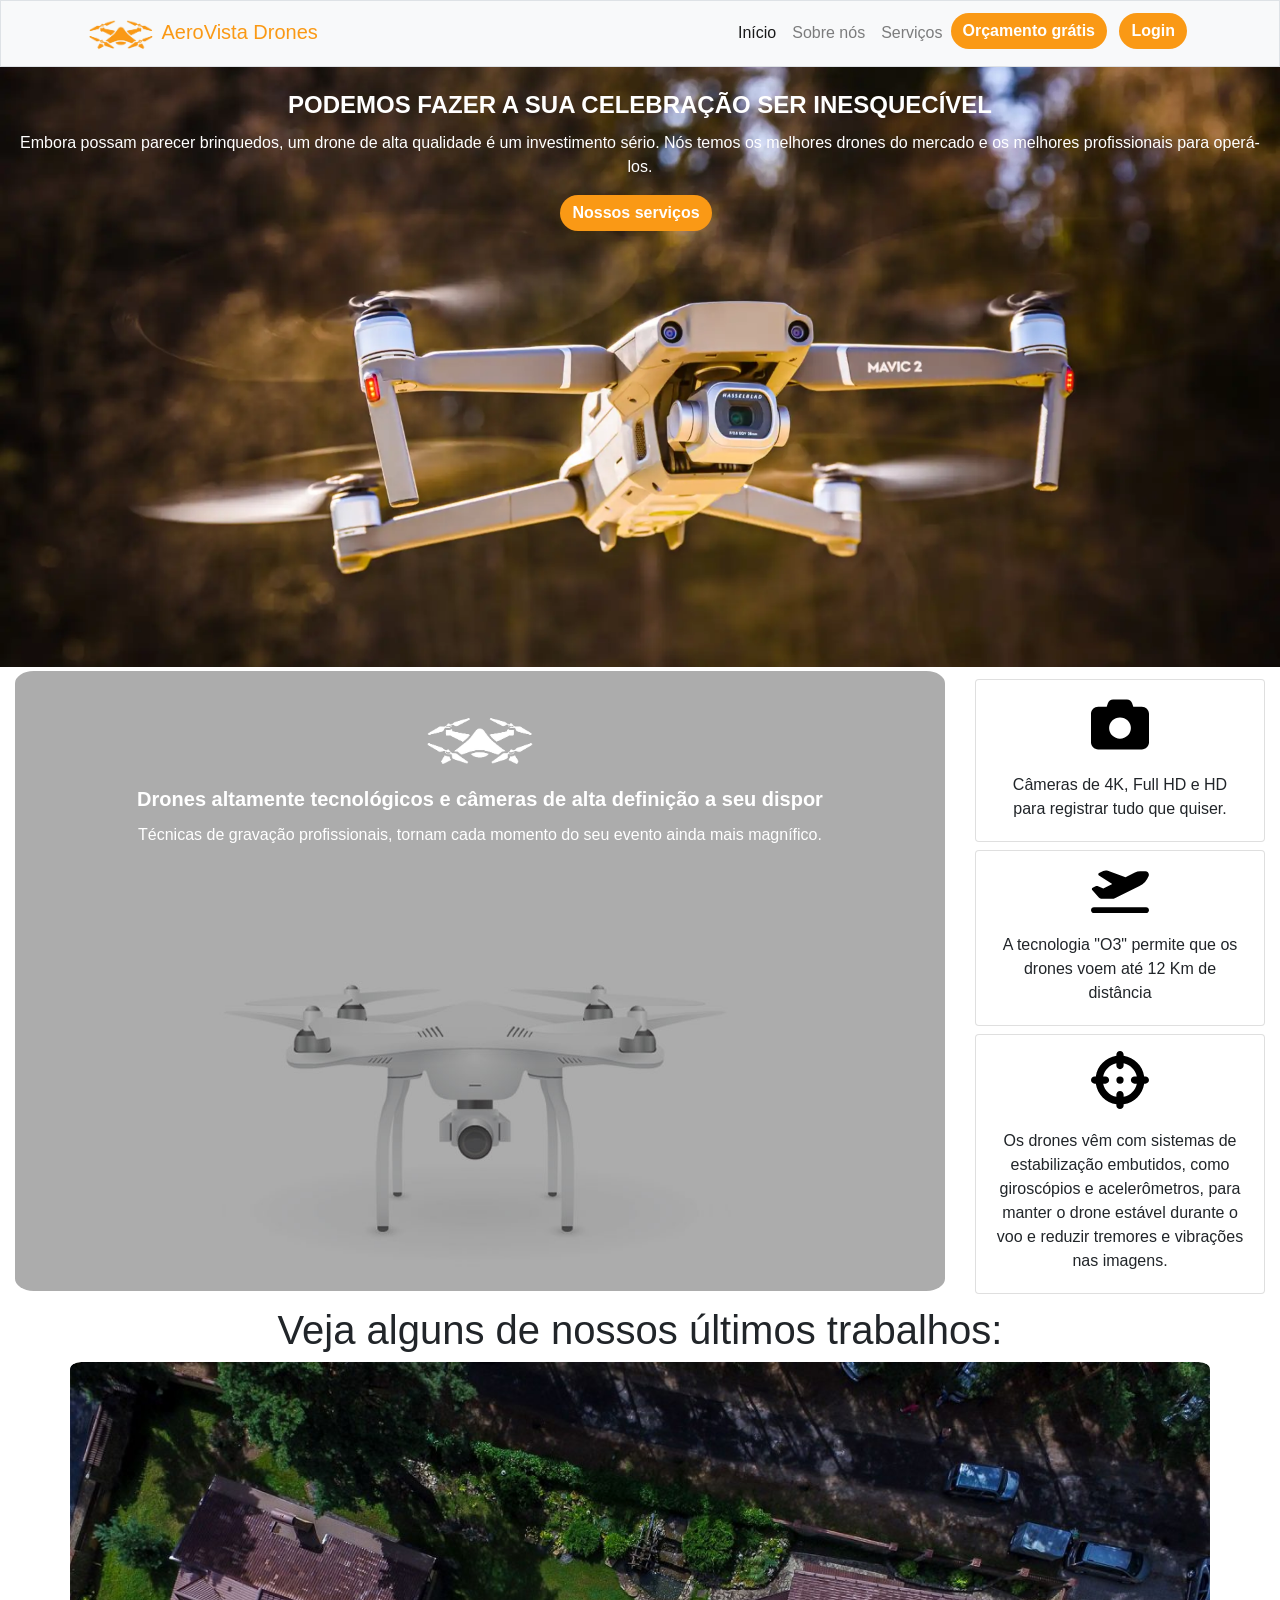
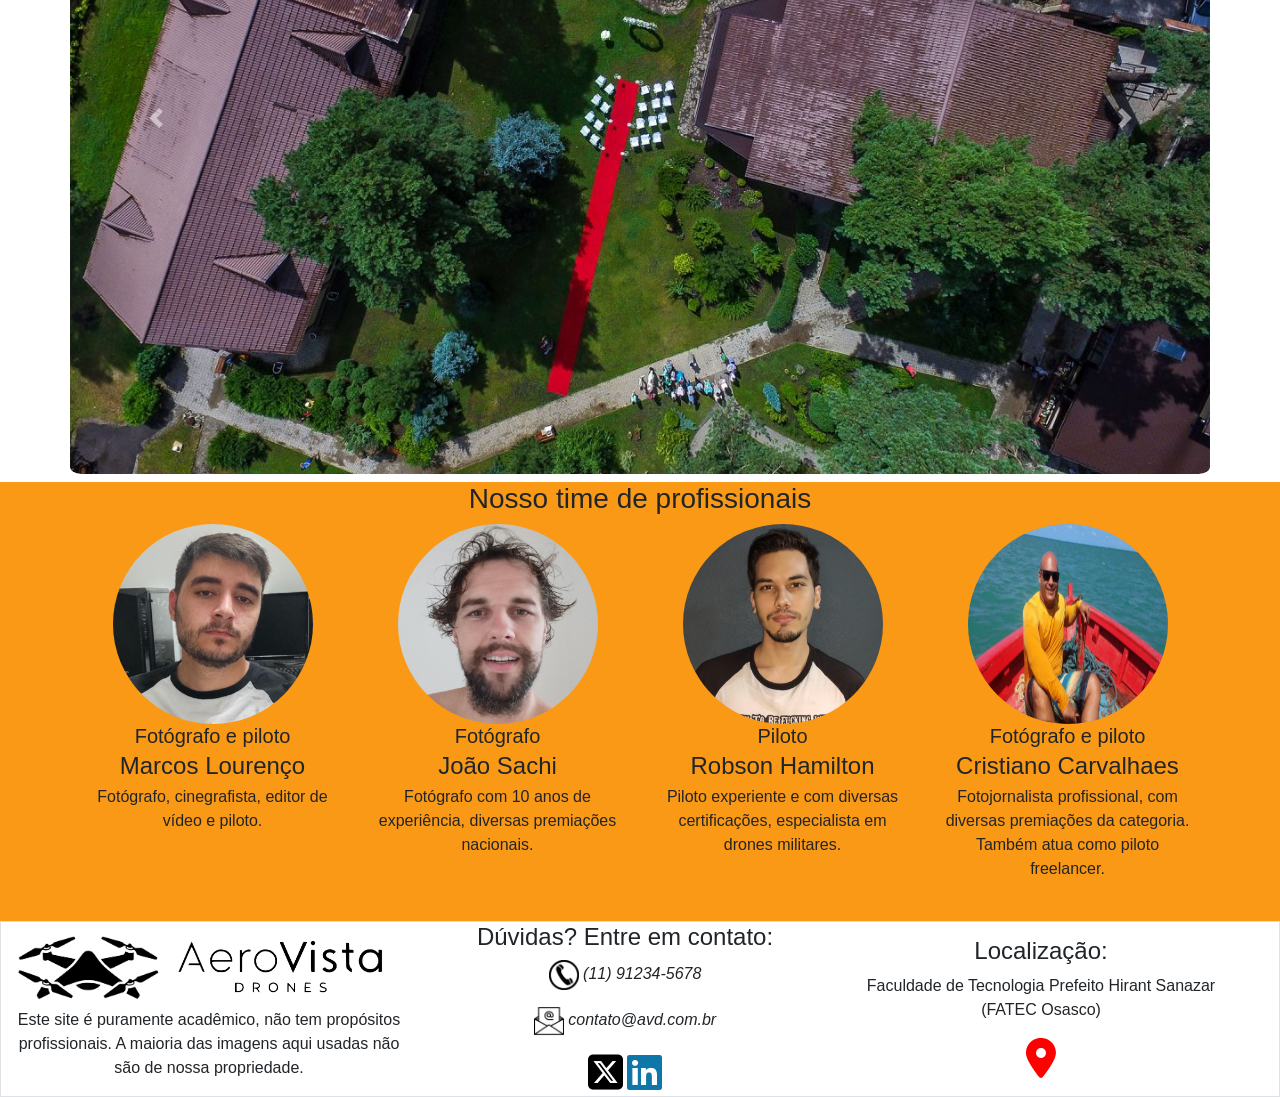
==== index.html @ 259eccdd "first commit" ====
<!DOCTYPE html>
<html lang="pt-br">
<head>
  <meta charset="utf-8">
  <meta name="viewport" content="width=device-width, initial-scale=1, shrink-to-fit=no">
  <title>AeroVista Drones - Início</title>
  <!-- Bootstrap CSS -->
  <link rel="stylesheet" href="https://stackpath.bootstrapcdn.com/bootstrap/4.1.3/css/bootstrap.min.css" integrity="sha384-MCw98/SFnGE8fJT3GXwEOngsV7Zt27NXFoaoApmYm81iuXoPkFOJwJ8ERdknLPMO" crossorigin="anonymous">
</head>
<body>
  <header>
    <!-- Menu com bootstrap -->
    <nav class="navbar navbar-expand-lg navbar-light bg-light border">
      <div class="container">
        <a class="navbar-brand" style="color: #FA9915;">
          <img src="/imagens/Logolrj.png" class="img-fluid" width="72px" alt="Logo">
          AeroVista Drones
        </a>
        <button class="navbar-toggler" type="button" data-toggle="collapse" data-target="#conteudoNavbarSuportado" aria-controls="conteudoNavbarSuportado" aria-expanded="false" aria-label="Alterna navegação">
          <span class="navbar-toggler-icon"></span>
        </button>
        <div class="collapse navbar-collapse" id="conteudoNavbarSuportado">
          <ul class="navbar-nav ml-auto">
            <li class="nav-item active">
              <a class="nav-link" href="/">Início</a>
            </li>
            <li class="nav-item">
              <a class="nav-link" href="/sobre.html">Sobre nós</a>
            </li>
            <li class="nav-item">
              <a class="nav-link" href="/servicos.html">Serviços</a>
            </li>
            <li class="nav-item">
                <a class="btn btn-dark mr-sm-2 font-weight-bold" href="cadastro.html" role="button" style="background-color: #FA9915; border-radius: 50px; border: none;">Orçamento grátis</a>
                <a class="btn btn-dark mr-sm-2 font-weight-bold" href="login.html" role="button" style="background-color: #FA9915; border-radius: 50px; border: none;">Login</a>
            </li>
          </ul>
        </div>
      </div>
    </nav>
  </header>
  <main>
  <!--Informativo 1-->
<section class="position-relative" style="max-height: 600px; overflow: hidden;">
    <div class="container-fluid">
        <div class="row">
          <img class="card-img" src="/imagens/fundoinformativo2.jpg" style="width: 100%; height: auto; border-radius: 0%;">
            <div class="col-md-12 text-white text-center card-img-overlay mt-1">
              <h4 class="card-title text-uppercase font-weight-bold">Podemos fazer a sua celebração ser inesquecível</h4>
              <p class="card-text">Embora possam parecer brinquedos, um drone de alta qualidade é um investimento sério. Nós temos os melhores drones do mercado e os melhores profissionais para operá-los.</p>
              <a class="btn btn-dark mr-sm-2 font-weight-bold" href="servicos.html" role="button" style="background-color: #FA9915; border-radius: 50px; border: none;">Nossos serviços</a>
            </div>
        </div>
    </div>
</section>
  <!--Informativo 2-->
  <section class="position-relative mt-1 mb-1" style="max-height: 100%; width: auto;">
    <div class="container-fluid">
        <div class="row">
            <div class="col-md-9">
                <img style="max-width: 100%; height: auto; overflow: hidden; border-radius: 2%;" src="/imagens/fundoinformativo02.jpg" class="img-fluid">
                <div class="position-absolute top-50 start-50 translate-middle text-center text-white card-img-overlay mt-3">
                    <img src="/imagens/Logobrc.png" class="img-fluid mb-3" style="width: 120px;">
                    <h5 class="card-title font-weight-bold">Drones altamente tecnológicos e câmeras de alta definição a seu dispor</h5>
                    <p class="card-text">Técnicas de gravação profissionais, tornam cada momento do seu evento ainda mais magnífico.</p>
                </div>
            </div>
            <div class="col-md-3 d-flex align-items-center mt-2 mb-2">
                <div>
                    <div class="card text-center mb-2">
                        <img class="card-img-top mx-auto mt-3" style="width: 20%;" src="/imagens/camera-solid.svg">
                        <div class="card-body">
                            <p class="card-text m-0">Câmeras de 4K, Full HD e HD para registrar tudo que quiser.</p>
                        </div>
                    </div>
                    <div class="card text-center mb-2">
                        <img class="card-img-top mx-auto mt-3" style="width: 20%;" src="/imagens/plane-departure-solid.svg">
                        <div class="card-body">
                            <p class="card-text m-0">A tecnologia "O3" permite que os drones voem até 12 Km de distância</p>
                        </div>
                    </div>
                    <div class="card text-center">
                        <img class="card-img-top mx-auto mt-3" style="width: 20%;" src="/imagens/crosshairs-solid.svg">
                        <div class="card-body">
                            <p class="card-text m-0">Os drones vêm com sistemas de estabilização embutidos, como giroscópios e acelerômetros, para manter o drone estável durante o voo e reduzir tremores e vibrações nas imagens.</p>
                        </div>
                    </div>
                </div>
            </div>
        </div>
    </div>
</section>
  <!--Informativo 3-->
  <section class="position-relative mb-2">
    <div class="container">
      <div class="row">
        <div class="col text-center">
          <h1>Veja alguns de nossos últimos trabalhos:</h1>
        </div>
      </div>
      <div class="row">
        <div>
          <div id="carouselExampleControls" class="carousel slide" data-ride="carousel">
            <div class="carousel-inner" style="border-radius: 1%;">
              <div class="carousel-item active">
                <img class="d-block w-100" src="/imagens/port2.jpg" style="border-radius: 1%;">
              </div>
              <div class="carousel-item">
                <img class="d-block w-100" src="/imagens/port3.jpg" style="border-radius: 1%;">
              </div>
              <div class="carousel-item">
                <img class="d-block w-100" src="/imagens/port4.jpg" style="border-radius: 1%;">
              </div>
              <div class="carousel-item">
                <img class="d-block w-100" src="/imagens/port5.jpg" style="border-radius: 1%;">
              </div>
              <div class="carousel-item">
                <img class="d-block w-100" src="/imagens/port6.jpg" style="border-radius: 1%;">
              </div>
              <div class="carousel-item">
                <img class="d-block w-100" src="/imagens/port1.jpg" style="border-radius: 1%;">
              </div>
            </div>
            <a class="carousel-control-prev" href="#carouselExampleControls" role="button" data-slide="prev">
              <span class="carousel-control-prev-icon" aria-hidden="true"></span>
              <span class="sr-only">Anterior</span>
            </a>
            <a class="carousel-control-next" href="#carouselExampleControls" role="button" data-slide="next">
              <span class="carousel-control-next-icon" aria-hidden="true"></span>
              <span class="sr-only">Próximo</span>
            </a>
          </div>
        </div>
      </div>
    </div>
  </section>
  <!--Equipe-->
  <section class="position-relative" style="background-color: #FA9915;">
    <div><h3 class="text-center">Nosso time de profissionais</h3></div>
    <div class="container">
      <div class="row">
        <div class="col-md-3 col-sm-6 mb-4">
          <div class="text-center">
            <img class="card-img-top" style="height: 200px; width: auto; border-radius: 60%;" src="/imagens/membro1.jpg">
            <h5 class="m-0">Fotógrafo e piloto</h5>
            <h4 class="m-1">Marcos Lourenço</h4>
            <p class="text-center">Fotógrafo, cinegrafista, editor de vídeo e piloto.</p>
          </div>
        </div>
        <div class="col-md-3 col-sm-6 mb-4">
          <div class="text-center">
            <img class="card-img-top" style="height: 200px; width: auto; border-radius: 60%;" src="/imagens/membro2.jpg">
            <h5 class="m-0">Fotógrafo</h5>
            <h4 class="m-1">João Sachi</h4>
            <p class="text-center">Fotógrafo com 10 anos de experiência, diversas premiações nacionais.</p>
          </div>
        </div>
        <div class="col-md-3 col-sm-6 mb-4">
          <div class="text-center">
            <img class="card-img-top" style="height: 200px; width: auto; border-radius: 60%;" src="/imagens/membro4.jpg">
            <h5 class="m-0">Piloto</h5>
            <h4 class="m-1">Robson Hamilton</h4>
            <p class="text-center">Piloto experiente e com diversas certificações, especialista em drones militares.</p>
          </div>
        </div>
        <div class="col-md-3 col-sm-6 mb-4">
          <div class="text-center">
            <img class="card-img-top" style="height: 200px; width: 200px; border-radius: 60%;" src="/imagens/membro5.jpg">
            <h5 class="m-0">Fotógrafo e piloto</h5>
            <h4 class="m-1">Cristiano Carvalhaes</h4>
            <p class="text-center">Fotojornalista profissional, com diversas premiações da categoria. Também atua como piloto freelancer.</p>
          </div>
        </div>
      </div>
    </div>
  </section>
  </main>
  <!-- Rodapé -->
  <footer class="position-relative border">
    <div class="row col align-items-center">
      <!-- Coluna para os logos -->
      <div class="col-md-4 text-center">
        <img src="/imagens/Logoprt.png" class="img-fluid" width="143" height="80" style="display: inline-block;">
        <img src="/imagens/Aeroprt.png" class="img-fluid" width="237" height="80" style="display: inline-block;">
        <p class="text-center">Este site é puramente acadêmico, não tem propósitos profissionais. A maioria das imagens aqui usadas não são de nossa propriedade.</p>
      </div>
      <!-- Coluna para informações de contato -->
      <div class="col-md-4 text-center">
        <h4>Dúvidas? Entre em contato:</h4>
        <p><img src="/imagens/telefone.png" width="30" height="30"> <i>(11) 91234-5678</i></p>
        <p><img src="/imagens/email.png" width="30" height="30"> <i>contato@avd.com.br</i></p>
        <a href="https://www.x.com" class="fa-brands fa-square-x-twitter" style="font-size: 40px;color: black; text-decoration: none;"></a>
        <a href="https://www.linkedin.com" class="fab fa-linkedin" style="font-size: 40px;color:  #0e76a8; text-decoration: none;"></a>
      </div>
      <!-- Coluna para localização -->
      <div class="col-md-4 text-center">
        <h4>Localização:</h4>
        <p>Faculdade de Tecnologia Prefeito Hirant Sanazar (FATEC Osasco)</p>
        <a href="https://www.google.com.br/maps/place/Faculdade+de+Tecnologia+Prefeito+Hirant+Sanazar+(Fatec+Osasco)/@-23.5226202,-46.7616985,17z/data=!3m1!4b1!4m6!3m5!1s0x94ceff250e441ef9:0x88dae4d491bc1ac7!8m2!3d-23.5226251!4d-46.7591236!16s%2Fg%2F1tdmwrzp?entry=ttu" class="fas fa-map-marker-alt" style="font-size: 40px;color: red; text-decoration: none;"></a>
      </div>
    </div>
  </footer>
 
  <!-- JavaScript próprio -->
  <script src="/js/scripts.js"></script>
  <!-- JavaScript Bootstrap -->
  <script src="https://code.jquery.com/jquery-3.3.1.slim.min.js" integrity="sha384-q8i/X+965DzO0rT7abK41JStQIAqVgRVzpbzo5smXKp4YfRvH+8abtTE1Pi6jizo" crossorigin="anonymous"></script>
  <script src="https://cdnjs.cloudflare.com/ajax/libs/popper.js/1.14.3/umd/popper.min.js" integrity="sha384-ZMP7rVo3mIykV+2+9J3UJ46jBk0WLaUAdn689aCwoqbBJiSnjAK/l8WvCWPIPm49" crossorigin="anonymous"></script>
  <script src="https://stackpath.bootstrapcdn.com/bootstrap/4.1.3/js/bootstrap.min.js" integrity="sha384-ChfqqxuZUCnJSK3+MXmPNIyE6ZbWh2IMqE241rYiqJxyMiZ6OW/JmZQ5stwEULTy" crossorigin="anonymous"></script>
  <!--Ref de icones do Font Awesome-->
  <link rel="stylesheet" href="https://cdnjs.cloudflare.com/ajax/libs/font-awesome/6.5.2/css/all.min.css" integrity="sha512-SnH5WK+bZxgPHs44uWIX+LLJAJ9/2PkPKZ5QiAj6Ta86w+fsb2TkcmfRyVX3pBnMFcV7oQPJkl9QevSCWr3W6A==" crossorigin="anonymous" referrerpolicy="no-referrer" />
</body>
</html>
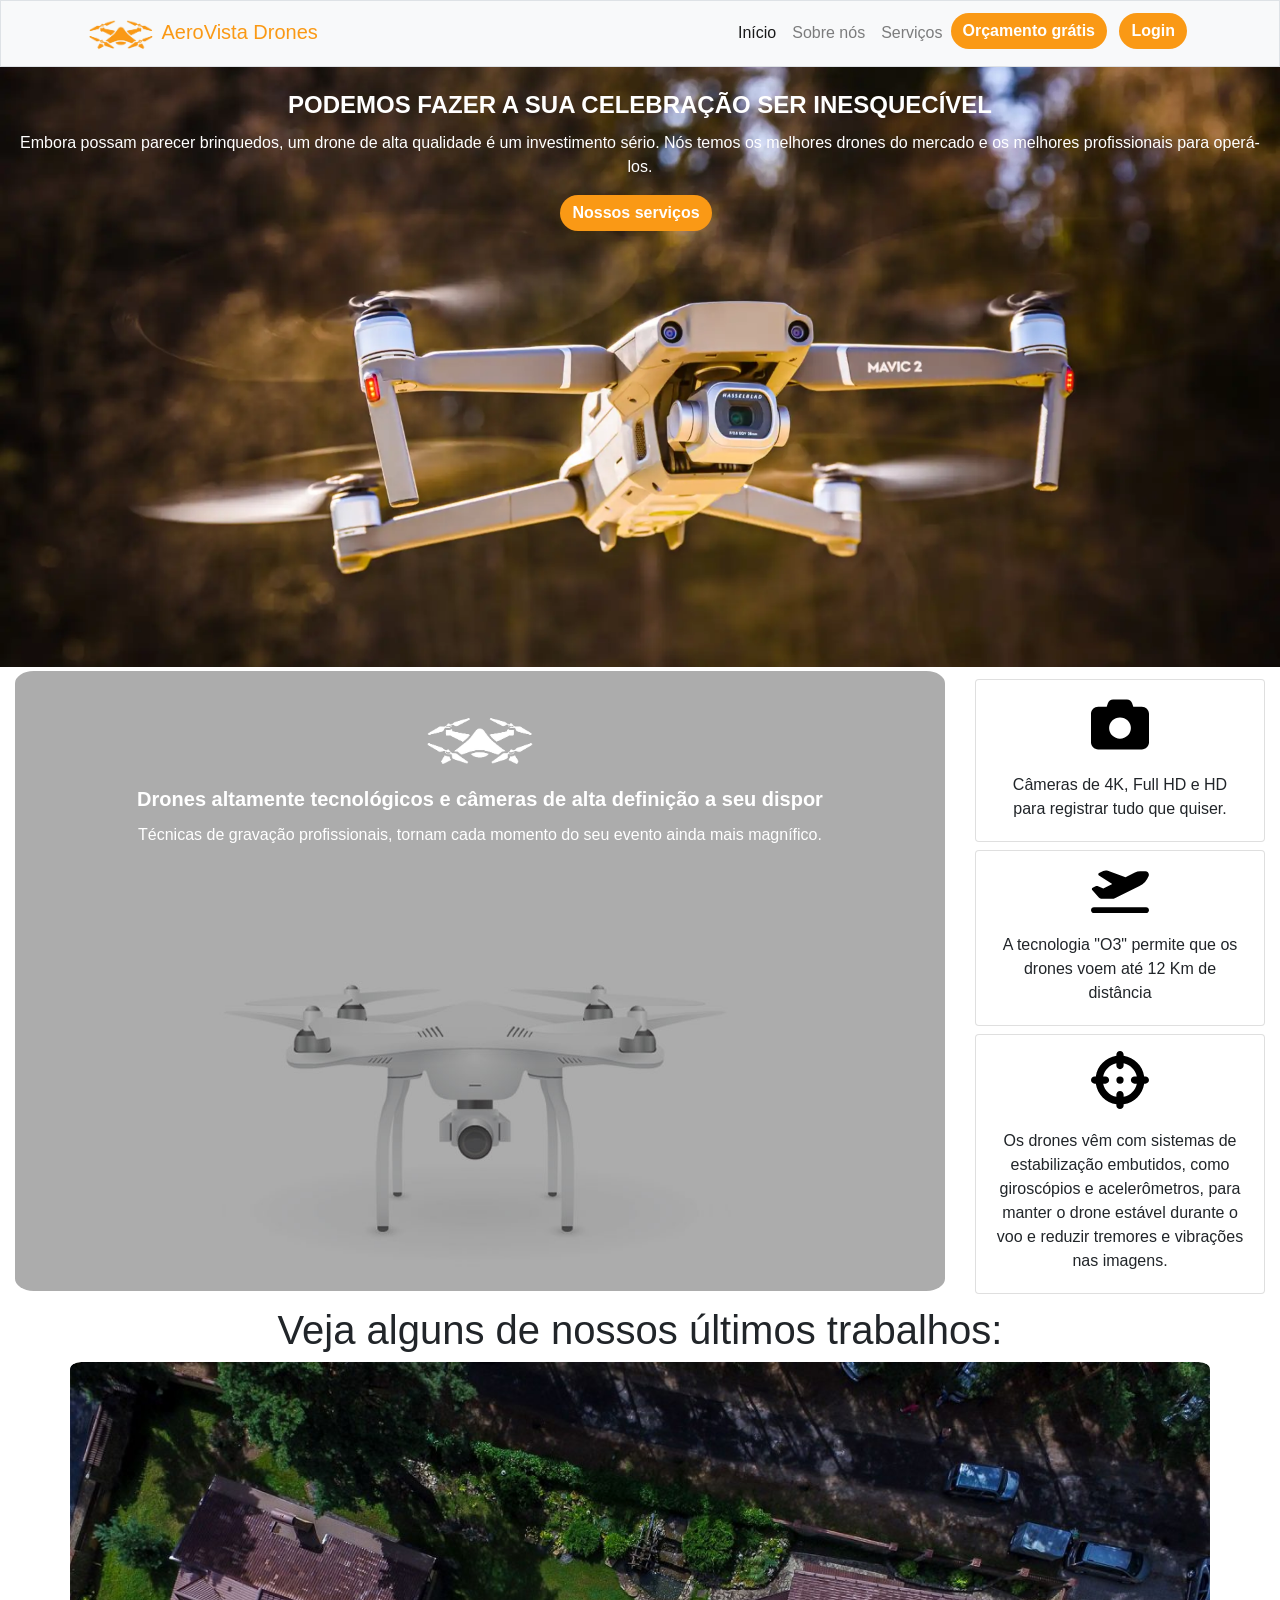
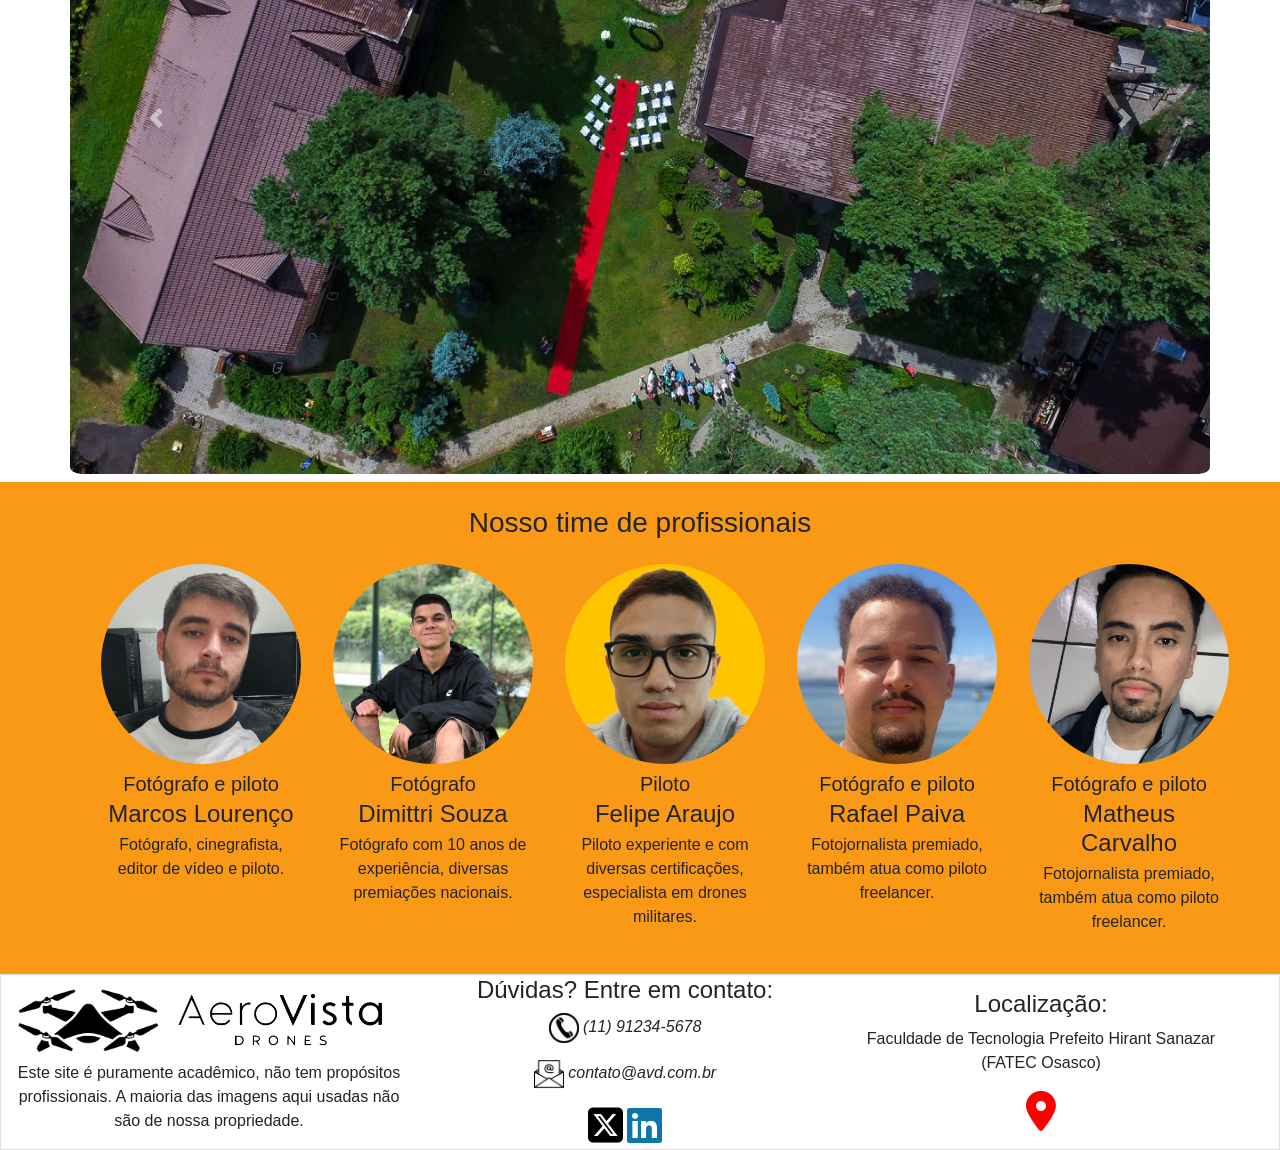
==== commit e5b343d1: "Ajuste de imagens dos integrantes atuais do grupo." ====
--- a/index.html
+++ b/index.html
@@ -1,12 +1,15 @@
 <!DOCTYPE html>
 <html lang="pt-br">
+
 <head>
   <meta charset="utf-8">
   <meta name="viewport" content="width=device-width, initial-scale=1, shrink-to-fit=no">
   <title>AeroVista Drones - Início</title>
   <!-- Bootstrap CSS -->
-  <link rel="stylesheet" href="https://stackpath.bootstrapcdn.com/bootstrap/4.1.3/css/bootstrap.min.css" integrity="sha384-MCw98/SFnGE8fJT3GXwEOngsV7Zt27NXFoaoApmYm81iuXoPkFOJwJ8ERdknLPMO" crossorigin="anonymous">
+  <link rel="stylesheet" href="https://stackpath.bootstrapcdn.com/bootstrap/4.1.3/css/bootstrap.min.css"
+    integrity="sha384-MCw98/SFnGE8fJT3GXwEOngsV7Zt27NXFoaoApmYm81iuXoPkFOJwJ8ERdknLPMO" crossorigin="anonymous">
 </head>
+
 <body>
   <header>
     <!-- Menu com bootstrap -->
@@ -16,7 +19,8 @@
           <img src="/imagens/Logolrj.png" class="img-fluid" width="72px" alt="Logo">
           AeroVista Drones
         </a>
-        <button class="navbar-toggler" type="button" data-toggle="collapse" data-target="#conteudoNavbarSuportado" aria-controls="conteudoNavbarSuportado" aria-expanded="false" aria-label="Alterna navegação">
+        <button class="navbar-toggler" type="button" data-toggle="collapse" data-target="#conteudoNavbarSuportado"
+          aria-controls="conteudoNavbarSuportado" aria-expanded="false" aria-label="Alterna navegação">
           <span class="navbar-toggler-icon"></span>
         </button>
         <div class="collapse navbar-collapse" id="conteudoNavbarSuportado">
@@ -31,8 +35,10 @@
               <a class="nav-link" href="/servicos.html">Serviços</a>
             </li>
             <li class="nav-item">
-                <a class="btn btn-dark mr-sm-2 font-weight-bold" href="cadastro.html" role="button" style="background-color: #FA9915; border-radius: 50px; border: none;">Orçamento grátis</a>
-                <a class="btn btn-dark mr-sm-2 font-weight-bold" href="login.html" role="button" style="background-color: #FA9915; border-radius: 50px; border: none;">Login</a>
+              <a class="btn btn-dark mr-sm-2 font-weight-bold" href="cadastro.html" role="button"
+                style="background-color: #FA9915; border-radius: 50px; border: none;">Orçamento grátis</a>
+              <a class="btn btn-dark mr-sm-2 font-weight-bold" href="login.html" role="button"
+                style="background-color: #FA9915; border-radius: 50px; border: none;">Login</a>
             </li>
           </ul>
         </div>
@@ -40,140 +46,158 @@
     </nav>
   </header>
   <main>
-  <!--Informativo 1-->
-<section class="position-relative" style="max-height: 600px; overflow: hidden;">
-    <div class="container-fluid">
-        <div class="row">
-          <img class="card-img" src="/imagens/fundoinformativo2.jpg" style="width: 100%; height: auto; border-radius: 0%;">
-            <div class="col-md-12 text-white text-center card-img-overlay mt-1">
-              <h4 class="card-title text-uppercase font-weight-bold">Podemos fazer a sua celebração ser inesquecível</h4>
-              <p class="card-text">Embora possam parecer brinquedos, um drone de alta qualidade é um investimento sério. Nós temos os melhores drones do mercado e os melhores profissionais para operá-los.</p>
-              <a class="btn btn-dark mr-sm-2 font-weight-bold" href="servicos.html" role="button" style="background-color: #FA9915; border-radius: 50px; border: none;">Nossos serviços</a>
+    <!--Informativo 1-->
+    <section class="position-relative" style="max-height: 600px; overflow: hidden;">
+      <div class="container-fluid">
+        <div class="row">
+          <img class="card-img" src="/imagens/fundoinformativo2.jpg"
+            style="width: 100%; height: auto; border-radius: 0%;">
+          <div class="col-md-12 text-white text-center card-img-overlay mt-1">
+            <h4 class="card-title text-uppercase font-weight-bold">Podemos fazer a sua celebração ser inesquecível</h4>
+            <p class="card-text">Embora possam parecer brinquedos, um drone de alta qualidade é um investimento sério.
+              Nós temos os melhores drones do mercado e os melhores profissionais para operá-los.</p>
+            <a class="btn btn-dark mr-sm-2 font-weight-bold" href="servicos.html" role="button"
+              style="background-color: #FA9915; border-radius: 50px; border: none;">Nossos serviços</a>
+          </div>
+        </div>
+      </div>
+    </section>
+    <!--Informativo 2-->
+    <section class="position-relative mt-1 mb-1" style="max-height: 100%; width: auto;">
+      <div class="container-fluid">
+        <div class="row">
+          <div class="col-md-9">
+            <img style="max-width: 100%; height: auto; overflow: hidden; border-radius: 2%;"
+              src="/imagens/fundoinformativo02.jpg" class="img-fluid">
+            <div
+              class="position-absolute top-50 start-50 translate-middle text-center text-white card-img-overlay mt-3">
+              <img src="/imagens/Logobrc.png" class="img-fluid mb-3" style="width: 120px;">
+              <h5 class="card-title font-weight-bold">Drones altamente tecnológicos e câmeras de alta definição a seu
+                dispor</h5>
+              <p class="card-text">Técnicas de gravação profissionais, tornam cada momento do seu evento ainda mais
+                magnífico.</p>
             </div>
-        </div>
-    </div>
-</section>
-  <!--Informativo 2-->
-  <section class="position-relative mt-1 mb-1" style="max-height: 100%; width: auto;">
-    <div class="container-fluid">
-        <div class="row">
-            <div class="col-md-9">
-                <img style="max-width: 100%; height: auto; overflow: hidden; border-radius: 2%;" src="/imagens/fundoinformativo02.jpg" class="img-fluid">
-                <div class="position-absolute top-50 start-50 translate-middle text-center text-white card-img-overlay mt-3">
-                    <img src="/imagens/Logobrc.png" class="img-fluid mb-3" style="width: 120px;">
-                    <h5 class="card-title font-weight-bold">Drones altamente tecnológicos e câmeras de alta definição a seu dispor</h5>
-                    <p class="card-text">Técnicas de gravação profissionais, tornam cada momento do seu evento ainda mais magnífico.</p>
-                </div>
+          </div>
+          <div class="col-md-3 d-flex align-items-center mt-2 mb-2">
+            <div>
+              <div class="card text-center mb-2">
+                <img class="card-img-top mx-auto mt-3" style="width: 20%;" src="/imagens/camera-solid.svg">
+                <div class="card-body">
+                  <p class="card-text m-0">Câmeras de 4K, Full HD e HD para registrar tudo que quiser.</p>
+                </div>
+              </div>
+              <div class="card text-center mb-2">
+                <img class="card-img-top mx-auto mt-3" style="width: 20%;" src="/imagens/plane-departure-solid.svg">
+                <div class="card-body">
+                  <p class="card-text m-0">A tecnologia "O3" permite que os drones voem até 12 Km de distância</p>
+                </div>
+              </div>
+              <div class="card text-center">
+                <img class="card-img-top mx-auto mt-3" style="width: 20%;" src="/imagens/crosshairs-solid.svg">
+                <div class="card-body">
+                  <p class="card-text m-0">Os drones vêm com sistemas de estabilização embutidos, como giroscópios e
+                    acelerômetros, para manter o drone estável durante o voo e reduzir tremores e vibrações nas imagens.
+                  </p>
+                </div>
+              </div>
             </div>
-            <div class="col-md-3 d-flex align-items-center mt-2 mb-2">
-                <div>
-                    <div class="card text-center mb-2">
-                        <img class="card-img-top mx-auto mt-3" style="width: 20%;" src="/imagens/camera-solid.svg">
-                        <div class="card-body">
-                            <p class="card-text m-0">Câmeras de 4K, Full HD e HD para registrar tudo que quiser.</p>
-                        </div>
-                    </div>
-                    <div class="card text-center mb-2">
-                        <img class="card-img-top mx-auto mt-3" style="width: 20%;" src="/imagens/plane-departure-solid.svg">
-                        <div class="card-body">
-                            <p class="card-text m-0">A tecnologia "O3" permite que os drones voem até 12 Km de distância</p>
-                        </div>
-                    </div>
-                    <div class="card text-center">
-                        <img class="card-img-top mx-auto mt-3" style="width: 20%;" src="/imagens/crosshairs-solid.svg">
-                        <div class="card-body">
-                            <p class="card-text m-0">Os drones vêm com sistemas de estabilização embutidos, como giroscópios e acelerômetros, para manter o drone estável durante o voo e reduzir tremores e vibrações nas imagens.</p>
-                        </div>
-                    </div>
-                </div>
+          </div>
+        </div>
+      </div>
+    </section>
+    <!--Informativo 3-->
+    <section class="position-relative mb-2">
+      <div class="container">
+        <div class="row">
+          <div class="col text-center">
+            <h1>Veja alguns de nossos últimos trabalhos:</h1>
+          </div>
+        </div>
+        <div class="row">
+          <div>
+            <div id="carouselExampleControls" class="carousel slide" data-ride="carousel">
+              <div class="carousel-inner" style="border-radius: 1%;">
+                <div class="carousel-item active">
+                  <img class="d-block w-100" src="/imagens/port2.jpg" style="border-radius: 1%;">
+                </div>
+                <div class="carousel-item">
+                  <img class="d-block w-100" src="/imagens/port3.jpg" style="border-radius: 1%;">
+                </div>
+                <div class="carousel-item">
+                  <img class="d-block w-100" src="/imagens/port4.jpg" style="border-radius: 1%;">
+                </div>
+                <div class="carousel-item">
+                  <img class="d-block w-100" src="/imagens/port5.jpg" style="border-radius: 1%;">
+                </div>
+                <div class="carousel-item">
+                  <img class="d-block w-100" src="/imagens/port6.jpg" style="border-radius: 1%;">
+                </div>
+                <div class="carousel-item">
+                  <img class="d-block w-100" src="/imagens/port1.jpg" style="border-radius: 1%;">
+                </div>
+              </div>
+              <a class="carousel-control-prev" href="#carouselExampleControls" role="button" data-slide="prev">
+                <span class="carousel-control-prev-icon" aria-hidden="true"></span>
+                <span class="sr-only">Anterior</span>
+              </a>
+              <a class="carousel-control-next" href="#carouselExampleControls" role="button" data-slide="next">
+                <span class="carousel-control-next-icon" aria-hidden="true"></span>
+                <span class="sr-only">Próximo</span>
+              </a>
             </div>
-        </div>
-    </div>
-</section>
-  <!--Informativo 3-->
-  <section class="position-relative mb-2">
-    <div class="container">
-      <div class="row">
-        <div class="col text-center">
-          <h1>Veja alguns de nossos últimos trabalhos:</h1>
-        </div>
-      </div>
-      <div class="row">
-        <div>
-          <div id="carouselExampleControls" class="carousel slide" data-ride="carousel">
-            <div class="carousel-inner" style="border-radius: 1%;">
-              <div class="carousel-item active">
-                <img class="d-block w-100" src="/imagens/port2.jpg" style="border-radius: 1%;">
-              </div>
-              <div class="carousel-item">
-                <img class="d-block w-100" src="/imagens/port3.jpg" style="border-radius: 1%;">
-              </div>
-              <div class="carousel-item">
-                <img class="d-block w-100" src="/imagens/port4.jpg" style="border-radius: 1%;">
-              </div>
-              <div class="carousel-item">
-                <img class="d-block w-100" src="/imagens/port5.jpg" style="border-radius: 1%;">
-              </div>
-              <div class="carousel-item">
-                <img class="d-block w-100" src="/imagens/port6.jpg" style="border-radius: 1%;">
-              </div>
-              <div class="carousel-item">
-                <img class="d-block w-100" src="/imagens/port1.jpg" style="border-radius: 1%;">
-              </div>
-            </div>
-            <a class="carousel-control-prev" href="#carouselExampleControls" role="button" data-slide="prev">
-              <span class="carousel-control-prev-icon" aria-hidden="true"></span>
-              <span class="sr-only">Anterior</span>
-            </a>
-            <a class="carousel-control-next" href="#carouselExampleControls" role="button" data-slide="next">
-              <span class="carousel-control-next-icon" aria-hidden="true"></span>
-              <span class="sr-only">Próximo</span>
-            </a>
-          </div>
-        </div>
-      </div>
-    </div>
-  </section>
-  <!--Equipe-->
-  <section class="position-relative" style="background-color: #FA9915;">
-    <div><h3 class="text-center">Nosso time de profissionais</h3></div>
-    <div class="container">
-      <div class="row">
-        <div class="col-md-3 col-sm-6 mb-4">
-          <div class="text-center">
-            <img class="card-img-top" style="height: 200px; width: auto; border-radius: 60%;" src="/imagens/membro1.jpg">
+          </div>
+        </div>
+      </div>
+    </section>
+    <!--Equipe-->
+    <section class="position-relative py-4" style="background-color: #FA9915;">
+  <div class="container">
+    <h3 class="text-center mb-4">Nosso time de profissionais</h3>
+    <div class="d-flex flex-nowrap overflow-auto px-2" style="gap: 1rem;">
+
+          <div class="d-inline-block text-center mx-2" style="width: 220px;">
+            <img class="rounded-circle mb-2" style="width: 200px; height: 200px; object-fit: cover;"
+              src="/imagens/membro1.jpg">
             <h5 class="m-0">Fotógrafo e piloto</h5>
             <h4 class="m-1">Marcos Lourenço</h4>
-            <p class="text-center">Fotógrafo, cinegrafista, editor de vídeo e piloto.</p>
-          </div>
-        </div>
-        <div class="col-md-3 col-sm-6 mb-4">
-          <div class="text-center">
-            <img class="card-img-top" style="height: 200px; width: auto; border-radius: 60%;" src="/imagens/membro2.jpg">
+            <p>Fotógrafo, cinegrafista, editor de vídeo e piloto.</p>
+          </div>
+
+          <div class="d-inline-block text-center mx-2" style="width: 220px;">
+            <img class="rounded-circle mb-2" style="width: 200px; height: 200px; object-fit: cover;"
+              src="/imagens/DimittriSouza.jpg">
             <h5 class="m-0">Fotógrafo</h5>
-            <h4 class="m-1">João Sachi</h4>
-            <p class="text-center">Fotógrafo com 10 anos de experiência, diversas premiações nacionais.</p>
-          </div>
-        </div>
-        <div class="col-md-3 col-sm-6 mb-4">
-          <div class="text-center">
-            <img class="card-img-top" style="height: 200px; width: auto; border-radius: 60%;" src="/imagens/membro4.jpg">
+            <h4 class="m-1">Dimittri Souza</h4>
+            <p>Fotógrafo com 10 anos de experiência, diversas premiações nacionais.</p>
+          </div>
+
+          <div class="d-inline-block text-center mx-2" style="width: 220px;">
+            <img class="rounded-circle mb-2" style="width: 200px; height: 200px; object-fit: cover;"
+              src="/imagens/FelipeAraujo.jpeg">
             <h5 class="m-0">Piloto</h5>
-            <h4 class="m-1">Robson Hamilton</h4>
-            <p class="text-center">Piloto experiente e com diversas certificações, especialista em drones militares.</p>
-          </div>
-        </div>
-        <div class="col-md-3 col-sm-6 mb-4">
-          <div class="text-center">
-            <img class="card-img-top" style="height: 200px; width: 200px; border-radius: 60%;" src="/imagens/membro5.jpg">
+            <h4 class="m-1">Felipe Araujo</h4>
+            <p>Piloto experiente e com diversas certificações, especialista em drones militares.</p>
+          </div>
+
+          <div class="d-inline-block text-center mx-2" style="width: 220px;">
+            <img class="rounded-circle mb-2" style="width: 200px; height: 200px; object-fit: cover;"
+              src="/imagens/RafaelPaiva.jpeg">
             <h5 class="m-0">Fotógrafo e piloto</h5>
-            <h4 class="m-1">Cristiano Carvalhaes</h4>
-            <p class="text-center">Fotojornalista profissional, com diversas premiações da categoria. Também atua como piloto freelancer.</p>
-          </div>
-        </div>
-      </div>
-    </div>
-  </section>
+            <h4 class="m-1">Rafael Paiva</h4>
+            <p>Fotojornalista premiado, também atua como piloto freelancer.</p>
+          </div>
+
+          <div class="d-inline-block text-center mx-2" style="width: 220px;">
+            <img class="rounded-circle mb-2" style="width: 200px; height: 200px; object-fit: cover;"
+              src="/imagens/MatheusCarvalho.jpeg">
+            <h5 class="m-0">Fotógrafo e piloto</h5>
+            <h4 class="m-1">Matheus Carvalho</h4>
+            <p>Fotojornalista premiado, também atua como piloto freelancer.</p>
+          </div>
+
+        </div>
+      </div>
+    </section>
   </main>
   <!-- Rodapé -->
   <footer class="position-relative border">
@@ -182,32 +206,45 @@
       <div class="col-md-4 text-center">
         <img src="/imagens/Logoprt.png" class="img-fluid" width="143" height="80" style="display: inline-block;">
         <img src="/imagens/Aeroprt.png" class="img-fluid" width="237" height="80" style="display: inline-block;">
-        <p class="text-center">Este site é puramente acadêmico, não tem propósitos profissionais. A maioria das imagens aqui usadas não são de nossa propriedade.</p>
+        <p class="text-center">Este site é puramente acadêmico, não tem propósitos profissionais. A maioria das imagens
+          aqui usadas não são de nossa propriedade.</p>
       </div>
       <!-- Coluna para informações de contato -->
       <div class="col-md-4 text-center">
         <h4>Dúvidas? Entre em contato:</h4>
         <p><img src="/imagens/telefone.png" width="30" height="30"> <i>(11) 91234-5678</i></p>
         <p><img src="/imagens/email.png" width="30" height="30"> <i>contato@avd.com.br</i></p>
-        <a href="https://www.x.com" class="fa-brands fa-square-x-twitter" style="font-size: 40px;color: black; text-decoration: none;"></a>
-        <a href="https://www.linkedin.com" class="fab fa-linkedin" style="font-size: 40px;color:  #0e76a8; text-decoration: none;"></a>
+        <a href="https://www.x.com" class="fa-brands fa-square-x-twitter"
+          style="font-size: 40px;color: black; text-decoration: none;"></a>
+        <a href="https://www.linkedin.com" class="fab fa-linkedin"
+          style="font-size: 40px;color:  #0e76a8; text-decoration: none;"></a>
       </div>
       <!-- Coluna para localização -->
       <div class="col-md-4 text-center">
         <h4>Localização:</h4>
         <p>Faculdade de Tecnologia Prefeito Hirant Sanazar (FATEC Osasco)</p>
-        <a href="https://www.google.com.br/maps/place/Faculdade+de+Tecnologia+Prefeito+Hirant+Sanazar+(Fatec+Osasco)/@-23.5226202,-46.7616985,17z/data=!3m1!4b1!4m6!3m5!1s0x94ceff250e441ef9:0x88dae4d491bc1ac7!8m2!3d-23.5226251!4d-46.7591236!16s%2Fg%2F1tdmwrzp?entry=ttu" class="fas fa-map-marker-alt" style="font-size: 40px;color: red; text-decoration: none;"></a>
+        <a href="https://www.google.com.br/maps/place/Faculdade+de+Tecnologia+Prefeito+Hirant+Sanazar+(Fatec+Osasco)/@-23.5226202,-46.7616985,17z/data=!3m1!4b1!4m6!3m5!1s0x94ceff250e441ef9:0x88dae4d491bc1ac7!8m2!3d-23.5226251!4d-46.7591236!16s%2Fg%2F1tdmwrzp?entry=ttu"
+          class="fas fa-map-marker-alt" style="font-size: 40px;color: red; text-decoration: none;"></a>
       </div>
     </div>
   </footer>
- 
+
   <!-- JavaScript próprio -->
   <script src="/js/scripts.js"></script>
   <!-- JavaScript Bootstrap -->
-  <script src="https://code.jquery.com/jquery-3.3.1.slim.min.js" integrity="sha384-q8i/X+965DzO0rT7abK41JStQIAqVgRVzpbzo5smXKp4YfRvH+8abtTE1Pi6jizo" crossorigin="anonymous"></script>
-  <script src="https://cdnjs.cloudflare.com/ajax/libs/popper.js/1.14.3/umd/popper.min.js" integrity="sha384-ZMP7rVo3mIykV+2+9J3UJ46jBk0WLaUAdn689aCwoqbBJiSnjAK/l8WvCWPIPm49" crossorigin="anonymous"></script>
-  <script src="https://stackpath.bootstrapcdn.com/bootstrap/4.1.3/js/bootstrap.min.js" integrity="sha384-ChfqqxuZUCnJSK3+MXmPNIyE6ZbWh2IMqE241rYiqJxyMiZ6OW/JmZQ5stwEULTy" crossorigin="anonymous"></script>
+  <script src="https://code.jquery.com/jquery-3.3.1.slim.min.js"
+    integrity="sha384-q8i/X+965DzO0rT7abK41JStQIAqVgRVzpbzo5smXKp4YfRvH+8abtTE1Pi6jizo"
+    crossorigin="anonymous"></script>
+  <script src="https://cdnjs.cloudflare.com/ajax/libs/popper.js/1.14.3/umd/popper.min.js"
+    integrity="sha384-ZMP7rVo3mIykV+2+9J3UJ46jBk0WLaUAdn689aCwoqbBJiSnjAK/l8WvCWPIPm49"
+    crossorigin="anonymous"></script>
+  <script src="https://stackpath.bootstrapcdn.com/bootstrap/4.1.3/js/bootstrap.min.js"
+    integrity="sha384-ChfqqxuZUCnJSK3+MXmPNIyE6ZbWh2IMqE241rYiqJxyMiZ6OW/JmZQ5stwEULTy"
+    crossorigin="anonymous"></script>
   <!--Ref de icones do Font Awesome-->
-  <link rel="stylesheet" href="https://cdnjs.cloudflare.com/ajax/libs/font-awesome/6.5.2/css/all.min.css" integrity="sha512-SnH5WK+bZxgPHs44uWIX+LLJAJ9/2PkPKZ5QiAj6Ta86w+fsb2TkcmfRyVX3pBnMFcV7oQPJkl9QevSCWr3W6A==" crossorigin="anonymous" referrerpolicy="no-referrer" />
+  <link rel="stylesheet" href="https://cdnjs.cloudflare.com/ajax/libs/font-awesome/6.5.2/css/all.min.css"
+    integrity="sha512-SnH5WK+bZxgPHs44uWIX+LLJAJ9/2PkPKZ5QiAj6Ta86w+fsb2TkcmfRyVX3pBnMFcV7oQPJkl9QevSCWr3W6A=="
+    crossorigin="anonymous" referrerpolicy="no-referrer" />
 </body>
-</html>
+
+</html>
